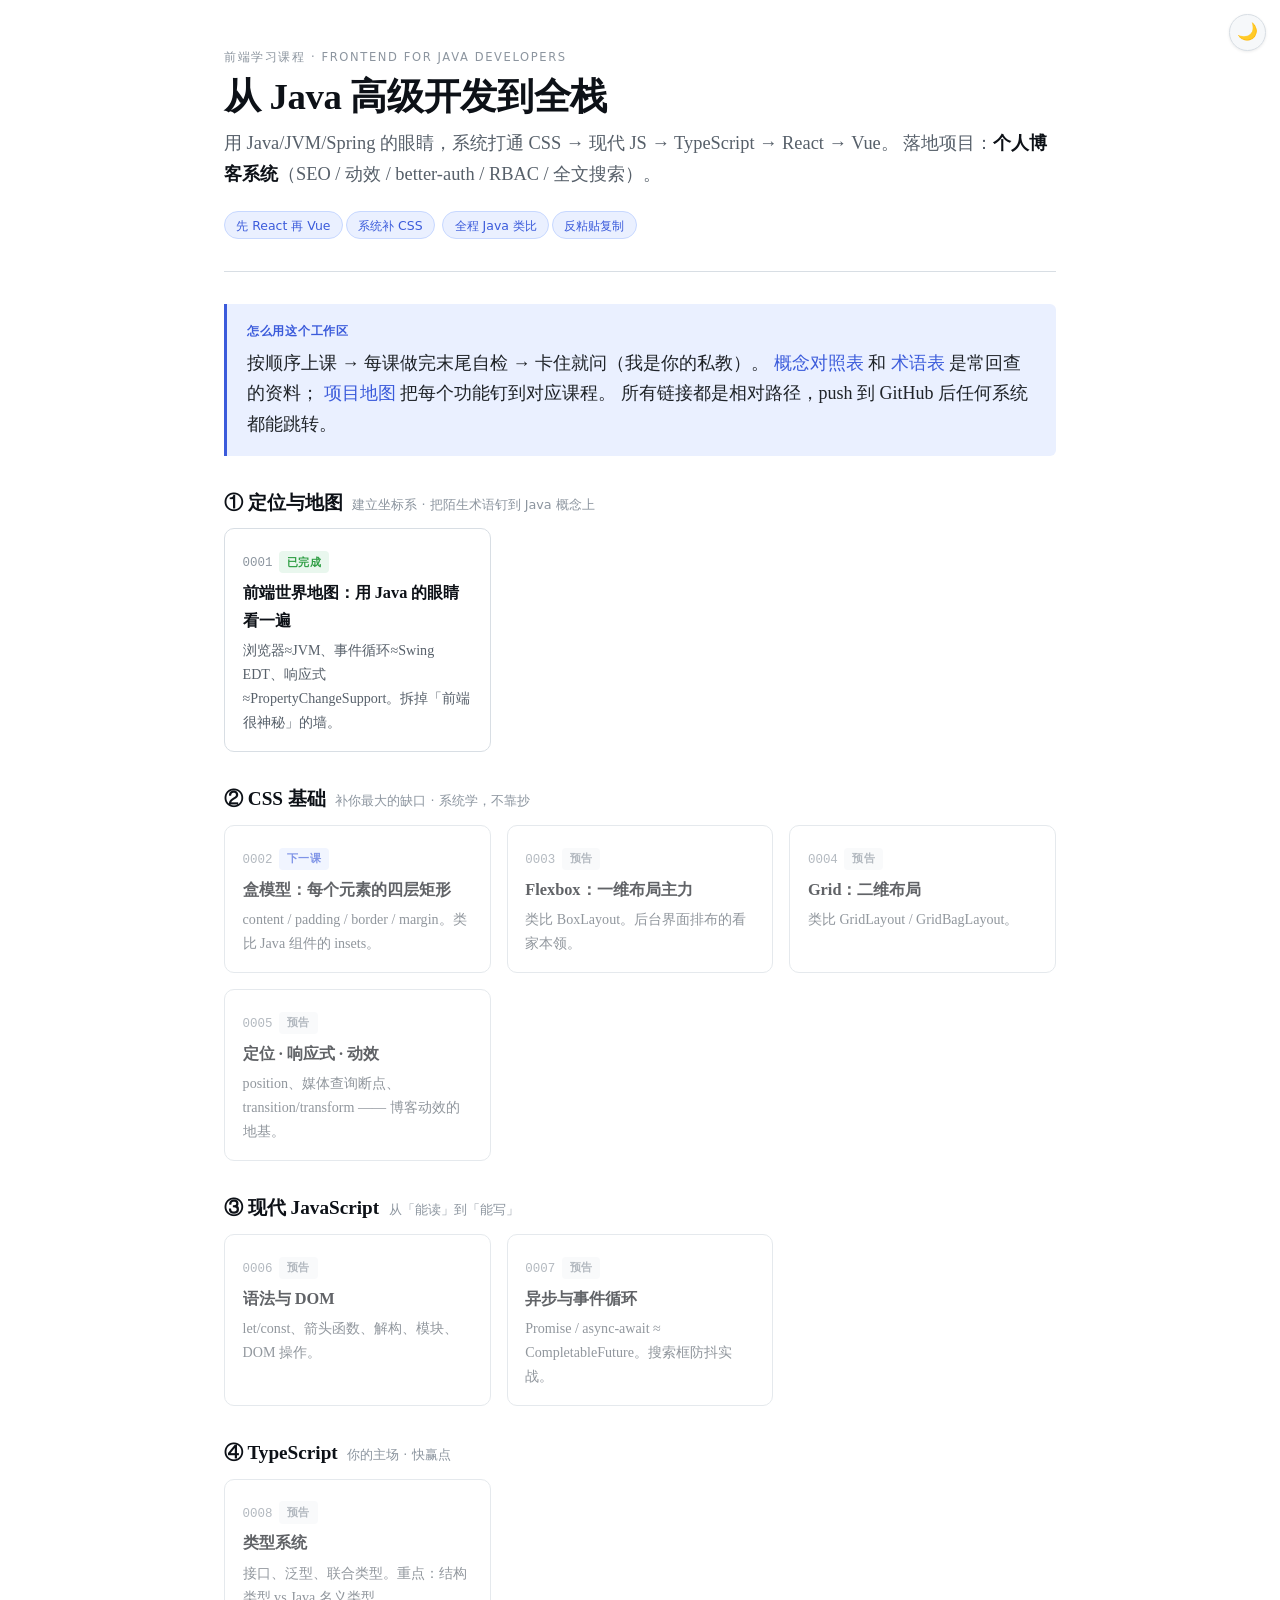
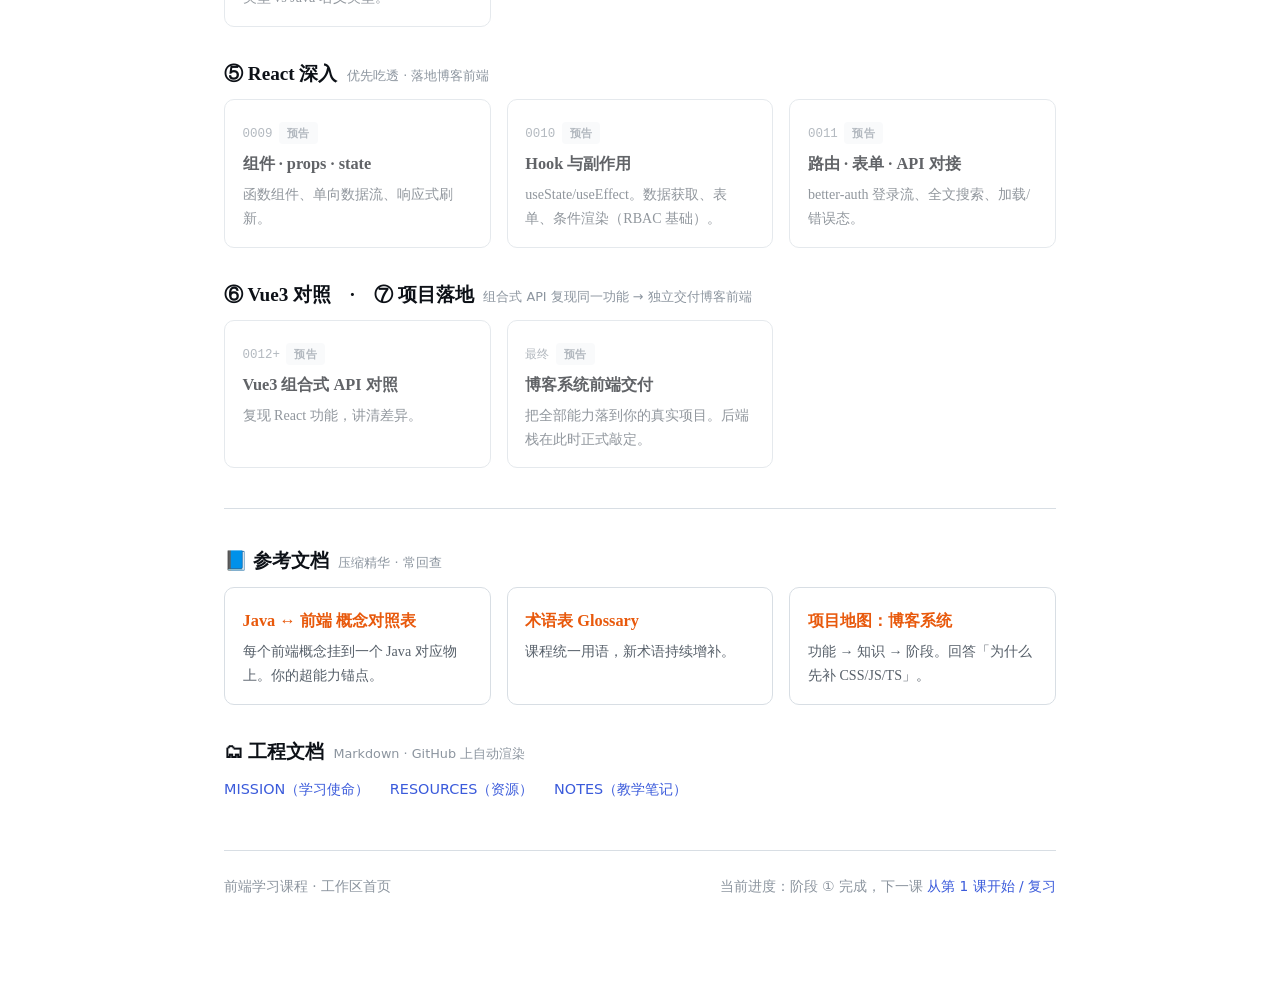
==== index.html @ 8da28923 "Initial commit: 前端学习课程工作区 Java 高级开发转型全栈的学习工作区：课程(lessons/)、参考文档(reference/)、共享样式与主题组件(assets/)、使命与资源" ====
<!DOCTYPE html>
<html lang="zh-CN">
<head>
<meta charset="UTF-8">
<meta name="viewport" content="width=device-width, initial-scale=1">
<title>前端学习课程 · 从 Java 高级开发到全栈</title>
<link rel="stylesheet" href="assets/style.css">
<script src="assets/theme.js"></script>
<style>
  /* 仅首页用：卡片网格、徽章。其余排版沿用共享样式表。 */
  .hero { border-bottom: 1px solid var(--rule); padding-bottom: 2rem; margin-bottom: 2rem; }
  .hero h1 { font-size: 2.3rem; }
  .hero .lead { font-size: 1.15rem; }
  .tags { margin-top: 0.8rem; }
  .tags span {
    display: inline-block; font-family: var(--sans); font-size: 0.78rem;
    background: var(--accent-soft); color: var(--accent);
    border: 1px solid #c7d8ff; border-radius: 999px; padding: 0.15rem 0.7rem; margin: 0.2rem 0.2rem 0 0;
  }

  .grid { display: grid; grid-template-columns: repeat(auto-fill, minmax(240px, 1fr)); gap: 1rem; }
  .card {
    display: block; text-decoration: none; color: inherit;
    border: 1px solid var(--rule); border-radius: 10px; padding: 1rem 1.1rem;
    background: var(--bg); transition: transform .12s, box-shadow .12s, border-color .12s;
  }
  .card:hover { transform: translateY(-2px); border-color: var(--accent); box-shadow: 0 4px 14px rgba(59,91,219,.10); border-bottom: none; }
  .card .num { font-family: var(--mono); font-size: 0.78rem; color: var(--fg-faint); }
  .card .title { font-weight: 700; margin: 0.2rem 0 0.3rem; font-size: 1.02rem; color: var(--heading); }
  .card .desc { font-size: 0.88rem; color: var(--fg-muted); margin: 0; }
  .badge {
    display: inline-block; font-family: var(--sans); font-size: 0.7rem; font-weight: 700;
    letter-spacing: .04em; padding: 0.1rem 0.5rem; border-radius: 4px; margin-left: 0.4rem;
    vertical-align: middle;
  }
  .badge.done { background: var(--correct-soft); color: var(--correct); }
  .badge.next { background: var(--accent-soft); color: var(--accent); }
  .badge.todo { background: var(--bg-soft); color: var(--fg-faint); }

  .stage { margin: 2.2rem 0 0.8rem; display: flex; align-items: baseline; gap: 0.6rem; }
  .stage h2 { margin: 0; font-size: 1.2rem; }
  .stage .stage-meta { font-family: var(--sans); font-size: 0.8rem; color: var(--fg-faint); }
  .card.locked { opacity: 0.65; cursor: default; }
  .card.locked:hover { transform: none; border-color: var(--rule); box-shadow: none; }

  .ref-grid .card .title { color: var(--warn); }
  .doclinks { font-family: var(--sans); font-size: 0.9rem; color: var(--fg-muted); }
  .doclinks a { margin-right: 1rem; }
</style>
</head>
<body>
<div class="wrap" style="max-width:880px;">

<header class="hero">
  <p class="eyebrow">前端学习课程 · Frontend for Java Developers</p>
  <h1>从 Java 高级开发到全栈</h1>
  <p class="lead">用 Java/JVM/Spring 的眼睛，系统打通 CSS → 现代 JS → TypeScript → React → Vue。
  落地项目：<strong>个人博客系统</strong>（SEO / 动效 / better-auth / RBAC / 全文搜索）。</p>
  <div class="tags">
    <span>先 React 再 Vue</span><span>系统补 CSS</span>
    <span>全程 Java 类比</span><span>反粘贴复制</span>
  </div>
</header>

<div class="callout">
  <p class="callout-title">怎么用这个工作区</p>
  <p>按顺序上课 → 每课做完末尾自检 → 卡住就问（我是你的私教）。
  <a href="reference/concept-map-java-frontend.html">概念对照表</a> 和
  <a href="reference/glossary.html">术语表</a> 是常回查的资料；
  <a href="reference/project-blog-map.html">项目地图</a> 把每个功能钉到对应课程。
  所有链接都是相对路径，push 到 GitHub 后任何系统都能跳转。</p>
</div>

<!-- ============ 阶段 1 ============ -->
<div class="stage">
  <h2>① 定位与地图</h2>
  <span class="stage-meta">建立坐标系 · 把陌生术语钉到 Java 概念上</span>
</div>
<div class="grid">
  <a class="card" href="lessons/0001-前端世界地图-从java眼睛看.html">
    <div><span class="num">0001</span><span class="badge done">已完成</span></div>
    <div class="title">前端世界地图：用 Java 的眼睛看一遍</div>
    <p class="desc">浏览器≈JVM、事件循环≈Swing EDT、响应式≈PropertyChangeSupport。拆掉「前端很神秘」的墙。</p>
  </a>
</div>

<!-- ============ 阶段 2 ============ -->
<div class="stage">
  <h2>② CSS 基础</h2>
  <span class="stage-meta">补你最大的缺口 · 系统学，不靠抄</span>
</div>
<div class="grid">
  <div class="card locked">
    <div><span class="num">0002</span><span class="badge next">下一课</span></div>
    <div class="title">盒模型：每个元素的四层矩形</div>
    <p class="desc">content / padding / border / margin。类比 Java 组件的 insets。</p>
  </div>
  <div class="card locked">
    <div><span class="num">0003</span><span class="badge todo">预告</span></div>
    <div class="title">Flexbox：一维布局主力</div>
    <p class="desc">类比 BoxLayout。后台界面排布的看家本领。</p>
  </div>
  <div class="card locked">
    <div><span class="num">0004</span><span class="badge todo">预告</span></div>
    <div class="title">Grid：二维布局</div>
    <p class="desc">类比 GridLayout / GridBagLayout。</p>
  </div>
  <div class="card locked">
    <div><span class="num">0005</span><span class="badge todo">预告</span></div>
    <div class="title">定位 · 响应式 · 动效</div>
    <p class="desc">position、媒体查询断点、transition/transform —— 博客动效的地基。</p>
  </div>
</div>

<!-- ============ 阶段 3 ============ -->
<div class="stage">
  <h2>③ 现代 JavaScript</h2>
  <span class="stage-meta">从「能读」到「能写」</span>
</div>
<div class="grid">
  <div class="card locked">
    <div><span class="num">0006</span><span class="badge todo">预告</span></div>
    <div class="title">语法与 DOM</div>
    <p class="desc">let/const、箭头函数、解构、模块、DOM 操作。</p>
  </div>
  <div class="card locked">
    <div><span class="num">0007</span><span class="badge todo">预告</span></div>
    <div class="title">异步与事件循环</div>
    <p class="desc">Promise / async-await ≈ CompletableFuture。搜索框防抖实战。</p>
  </div>
</div>

<!-- ============ 阶段 4 ============ -->
<div class="stage">
  <h2>④ TypeScript</h2>
  <span class="stage-meta">你的主场 · 快赢点</span>
</div>
<div class="grid">
  <div class="card locked">
    <div><span class="num">0008</span><span class="badge todo">预告</span></div>
    <div class="title">类型系统</div>
    <p class="desc">接口、泛型、联合类型。重点：结构类型 vs Java 名义类型。</p>
  </div>
</div>

<!-- ============ 阶段 5 ============ -->
<div class="stage">
  <h2>⑤ React 深入</h2>
  <span class="stage-meta">优先吃透 · 落地博客前端</span>
</div>
<div class="grid">
  <div class="card locked">
    <div><span class="num">0009</span><span class="badge todo">预告</span></div>
    <div class="title">组件 · props · state</div>
    <p class="desc">函数组件、单向数据流、响应式刷新。</p>
  </div>
  <div class="card locked">
    <div><span class="num">0010</span><span class="badge todo">预告</span></div>
    <div class="title">Hook 与副作用</div>
    <p class="desc">useState/useEffect。数据获取、表单、条件渲染（RBAC 基础）。</p>
  </div>
  <div class="card locked">
    <div><span class="num">0011</span><span class="badge todo">预告</span></div>
    <div class="title">路由 · 表单 · API 对接</div>
    <p class="desc">better-auth 登录流、全文搜索、加载/错误态。</p>
  </div>
</div>

<!-- ============ 阶段 6 / 7 ============ -->
<div class="stage">
  <h2>⑥ Vue3 对照　·　⑦ 项目落地</h2>
  <span class="stage-meta">组合式 API 复现同一功能 → 独立交付博客前端</span>
</div>
<div class="grid">
  <div class="card locked">
    <div><span class="num">0012+</span><span class="badge todo">预告</span></div>
    <div class="title">Vue3 组合式 API 对照</div>
    <p class="desc">复现 React 功能，讲清差异。</p>
  </div>
  <div class="card locked">
    <div><span class="num">最终</span><span class="badge todo">预告</span></div>
    <div class="title">博客系统前端交付</div>
    <p class="desc">把全部能力落到你的真实项目。后端栈在此时正式敲定。</p>
  </div>
</div>

<hr>

<!-- ============ 参考文档 ============ -->
<div class="stage"><h2>📘 参考文档</h2><span class="stage-meta">压缩精华 · 常回查</span></div>
<div class="grid ref-grid">
  <a class="card" href="reference/concept-map-java-frontend.html">
    <div class="title">Java ↔ 前端 概念对照表</div>
    <p class="desc">每个前端概念挂到一个 Java 对应物上。你的超能力锚点。</p>
  </a>
  <a class="card" href="reference/glossary.html">
    <div class="title">术语表 Glossary</div>
    <p class="desc">课程统一用语，新术语持续增补。</p>
  </a>
  <a class="card" href="reference/project-blog-map.html">
    <div class="title">项目地图：博客系统</div>
    <p class="desc">功能 → 知识 → 阶段。回答「为什么先补 CSS/JS/TS」。</p>
  </a>
</div>

<!-- ============ 工程文档 ============ -->
<div class="stage"><h2>🗂 工程文档</h2><span class="stage-meta">Markdown · GitHub 上自动渲染</span></div>
<p class="doclinks">
  <a href="MISSION.md">MISSION（学习使命）</a>
  <a href="RESOURCES.md">RESOURCES（资源）</a>
  <a href="NOTES.md">NOTES（教学笔记）</a>
</p>

<footer class="lesson-foot">
  <div class="nav-rows">
    <span>前端学习课程 · 工作区首页</span>
    <span>当前进度：阶段 ① 完成，下一课 <a href="lessons/0001-前端世界地图-从java眼睛看.html">从第 1 课开始 / 复习</a></span>
  </div>
</footer>
</div>
</body>
</html>
---- assets/style.css ----
/* ==========================================================================
   前端学习课程 · 共享样式表
   设计取向: Tufte 式排版 — 衬线正文、克制配色、大量留白、打印友好。
   主题：通过 <html data-theme="light|dark"> 切换；assets/theme.js 负责应用与持久化。
   每节课 / 每份参考文档都在 <head> 里引用本文件 + theme.js。
   ========================================================================== */

:root {
  --fg: #1f2328;
  --fg-muted: #57606a;
  --fg-faint: #8c959f;
  --heading: #0d1117;
  --bg: #ffffff;
  --bg-soft: #f6f8fa;
  --bg-code: #f6f8fa;
  --bg-stripe: #fbfcfd;
  --rule: #d8dee4;
  --accent: #3b5bdb;
  --accent-soft: #eaf0ff;
  --accent-border: #c7d8ff;
  --correct: #2f9e44;
  --correct-soft: #e9f7ee;
  --wrong: #e03131;
  --wrong-soft: #fdeaea;
  --warn: #e8590c;
  --warn-soft: #fff4e6;
  --ana: #2f9e44;
  --ana-bg: #f4faf5;
  --shadow: rgba(0, 0, 0, 0.08);
  --maxw: 720px;
  --serif: "Charter", "Source Han Serif SC", "Noto Serif CJK SC",
           "Songti SC", Georgia, "Times New Roman", serif;
  --sans: -apple-system, BlinkMacSystemFont, "Segoe UI", "PingFang SC",
          "Hiragino Sans GB", "Microsoft YaHei", system-ui, sans-serif;
  --mono: ui-monospace, "SF Mono", "JetBrains Mono", "Fira Code",
          Menlo, Consolas, monospace;
}

/* ---------- 暗黑主题 ---------- */
[data-theme="dark"] {
  --fg: #e6edf3;
  --fg-muted: #9198a1;
  --fg-faint: #6e7681;
  --heading: #e6edf3;
  --bg: #0d1117;
  --bg-soft: #151a22;
  --bg-code: #151a22;
  --bg-stripe: rgba(255, 255, 255, 0.025);
  --rule: #30363d;
  --accent: #8b9eff;
  --accent-soft: rgba(139, 158, 255, 0.16);
  --accent-border: rgba(139, 158, 255, 0.35);
  --correct: #46c26b;
  --correct-soft: rgba(70, 194, 107, 0.16);
  --wrong: #ff7b72;
  --wrong-soft: rgba(255, 123, 114, 0.16);
  --warn: #e3b341;
  --warn-soft: rgba(227, 179, 65, 0.16);
  --ana: #46c26b;
  --ana-bg: rgba(70, 194, 107, 0.12);
  --shadow: rgba(0, 0, 0, 0.4);
}

/* ---------- 重置 ---------- */
*, *::before, *::after { box-sizing: border-box; }
html { -webkit-text-size-adjust: 100%; }
body {
  margin: 0;
  font-family: var(--serif);
  font-size: 18px;
  line-height: 1.7;
  color: var(--fg);
  background: var(--bg);
  text-rendering: optimizeLegibility;
  -webkit-font-smoothing: antialiased;
  transition: background .2s ease, color .2s ease;
}

/* ---------- 版面骨架 ---------- */
.wrap {
  max-width: var(--maxw);
  margin: 0 auto;
  padding: 3rem 1.5rem 6rem;
}
header.course-header {
  border-bottom: 1px solid var(--rule);
  padding-bottom: 1.5rem;
  margin-bottom: 2.5rem;
}
.eyebrow {
  font-family: var(--sans);
  font-size: 0.72rem;
  letter-spacing: 0.14em;
  text-transform: uppercase;
  color: var(--fg-faint);
  margin: 0 0 0.4rem;
}
h1, h2, h3, h4 {
  font-family: var(--serif);
  line-height: 1.25;
  font-weight: 700;
  color: var(--heading);
}
h1 { font-size: 2rem; margin: 0 0 0.5rem; letter-spacing: -0.01em; }
h2 { font-size: 1.5rem; margin: 2.6rem 0 0.8rem; }
h3 { font-size: 1.2rem; margin: 2rem 0 0.6rem; }
h4 { font-size: 1.02rem; margin: 1.6rem 0 0.5rem; }
p { margin: 0 0 1.1rem; }
.lead { font-size: 1.12rem; color: var(--fg-muted); }
.subtitle { color: var(--fg-muted); font-size: 1.05rem; margin-top: 0; }

a { color: var(--accent); text-decoration: none; border-bottom: 1px solid transparent; transition: border-color .15s; }
a:hover { border-bottom-color: var(--accent); }

/* ---------- 强调 / 内联 ---------- */
strong { color: var(--heading); }
em { font-style: italic; }
code, kbd {
  font-family: var(--mono);
  font-size: 0.88em;
  background: var(--bg-code);
  border: 1px solid var(--rule);
  border-radius: 4px;
  padding: 0.08em 0.36em;
}
.term { font-weight: 600; }

/* ---------- 代码块 ---------- */
pre {
  background: var(--bg-code);
  border: 1px solid var(--rule);
  border-radius: 8px;
  padding: 1rem 1.2rem;
  overflow-x: auto;
  font-size: 0.85rem;
  line-height: 1.6;
}
pre code { background: none; border: none; padding: 0; font-size: inherit; }

/* ---------- 引用 / 提示框 ---------- */
blockquote {
  margin: 1.4rem 0;
  padding: 0.4rem 1.2rem;
  border-left: 3px solid var(--rule);
  color: var(--fg-muted);
  font-style: italic;
}
.callout {
  margin: 1.6rem 0;
  padding: 1rem 1.25rem;
  border-left: 3px solid var(--accent);
  background: var(--accent-soft);
  border-radius: 0 6px 6px 0;
}
.callout > :first-child { margin-top: 0; }
.callout > :last-child { margin-bottom: 0; }
.callout.warn { border-left-color: var(--warn); background: var(--warn-soft); }
.callout .callout-title {
  font-family: var(--sans);
  font-size: 0.78rem;
  font-weight: 700;
  letter-spacing: 0.06em;
  text-transform: uppercase;
  color: var(--warn);
  margin-bottom: 0.4rem;
}
.callout:not(.warn) .callout-title { color: var(--accent); }

/* 类比框: 本课程标志性元素 — 用 Java 类比讲前端 */
.analogy {
  margin: 1.6rem 0;
  padding: 1rem 1.25rem;
  border: 1px solid var(--rule);
  border-left: 3px solid var(--ana);
  background: var(--ana-bg);
  border-radius: 6px;
}
.analogy .a-label {
  font-family: var(--sans);
  font-size: 0.74rem;
  font-weight: 700;
  letter-spacing: 0.1em;
  text-transform: uppercase;
  color: var(--ana);
  margin-bottom: 0.4rem;
}
.analogy > :last-child { margin-bottom: 0; }

/* ---------- 列表 ---------- */
ul, ol { padding-left: 1.4rem; }
li { margin: 0.35rem 0; }
li > p { margin: 0.3rem 0; }

/* ---------- 表格 ---------- */
table {
  width: 100%;
  border-collapse: collapse;
  margin: 1.6rem 0;
  font-size: 0.92rem;
}
th, td {
  text-align: left;
  vertical-align: top;
  padding: 0.6rem 0.8rem;
  border-bottom: 1px solid var(--rule);
}
thead th {
  font-family: var(--sans);
  font-size: 0.8rem;
  letter-spacing: 0.04em;
  text-transform: uppercase;
  color: var(--fg-muted);
  border-bottom: 2px solid var(--rule);
  background: var(--bg-soft);
}
tbody tr:nth-child(even) { background: var(--bg-stripe); }
table code { white-space: nowrap; }

/* ---------- 水平线 ---------- */
hr { border: none; border-top: 1px solid var(--rule); margin: 2.5rem 0; }

/* ---------- 路线图 / 步骤 ---------- */
.roadmap { list-style: none; padding-left: 0; counter-reset: step; }
.roadmap li {
  position: relative;
  padding: 0.4rem 0 0.4rem 2.6rem;
  counter-increment: step;
}
.roadmap li::before {
  content: counter(step);
  position: absolute;
  left: 0; top: 0.35rem;
  width: 1.7rem; height: 1.7rem;
  display: grid; place-items: center;
  font-family: var(--sans);
  font-size: 0.82rem; font-weight: 700;
  color: var(--accent);
  border: 1.5px solid var(--accent);
  border-radius: 50%;
}
.roadmap li.done::before { background: var(--accent); color: #fff; }
.roadmap li.current { font-weight: 700; }

/* ---------- 自检测验 ---------- */
.quiz { margin: 2rem 0; }
.quiz-q { margin: 1.8rem 0 0.5rem; font-weight: 600; }
.quiz-q .qnum { font-family: var(--sans); color: var(--fg-faint); font-weight: 400; font-size: 0.85rem; }
.options { list-style: none; padding: 0; margin: 0.5rem 0; }
.options li {
  margin: 0.4rem 0;
  padding: 0.6rem 0.9rem;
  border: 1px solid var(--rule);
  border-radius: 6px;
  cursor: pointer;
  transition: background .12s, border-color .12s;
  font-family: var(--sans);
  font-size: 0.95rem;
}
.options li:hover { background: var(--bg-soft); }
.options li.correct { background: var(--correct-soft); border-color: var(--correct); color: var(--correct); }
.options li.wrong { background: var(--wrong-soft); border-color: var(--wrong); color: var(--wrong); }
.explain {
  margin: 0.6rem 0 0;
  padding: 0.7rem 0.95rem;
  border-left: 3px solid var(--accent);
  background: var(--accent-soft);
  border-radius: 0 6px 6px 0;
  font-size: 0.92rem;
  display: none;
}
.explain.show { display: block; }
.score {
  margin-top: 1.4rem;
  font-family: var(--sans);
  font-size: 0.95rem;
  color: var(--fg-muted);
}

/* ---------- 页脚 ---------- */
footer.lesson-foot {
  margin-top: 3rem;
  padding-top: 1.5rem;
  border-top: 1px solid var(--rule);
  font-family: var(--sans);
  font-size: 0.86rem;
  color: var(--fg-faint);
}
.nav-rows { display: flex; justify-content: space-between; gap: 1rem; flex-wrap: wrap; }

/* ---------- 主题切换按钮（由 assets/theme.js 注入） ---------- */
.theme-toggle {
  position: fixed;
  top: 0.9rem; right: 0.9rem;
  z-index: 100;
  width: 2.3rem; height: 2.3rem;
  border-radius: 50%;
  border: 1px solid var(--rule);
  background: var(--bg-soft);
  color: var(--fg-muted);
  cursor: pointer;
  font-size: 1.05rem; line-height: 1;
  display: grid; place-items: center;
  box-shadow: 0 1px 3px var(--shadow);
  transition: background .15s, color .15s, border-color .15s, transform .1s;
}
.theme-toggle:hover { color: var(--accent); border-color: var(--accent); transform: scale(1.05); }
.theme-toggle:active { transform: scale(0.96); }
.theme-toggle .icon { display: none; line-height: 1; }
[data-theme="light"] .theme-toggle .icon-moon { display: inline; }
[data-theme="dark"]  .theme-toggle .icon-sun  { display: inline; }

/* ---------- 打印 ---------- */
@media print {
  body { font-size: 11pt; color: #000; background: #fff; }
  .wrap { max-width: none; padding: 0; }
  a { color: #000; border-bottom: none; }
  .theme-toggle { display: none; }
  pre, blockquote, .callout, .analogy { border-color: #999; background: #fff !important; }
  .options li { border-color: #ccc; }
  footer.lesson-foot { border-color: #999; }
}
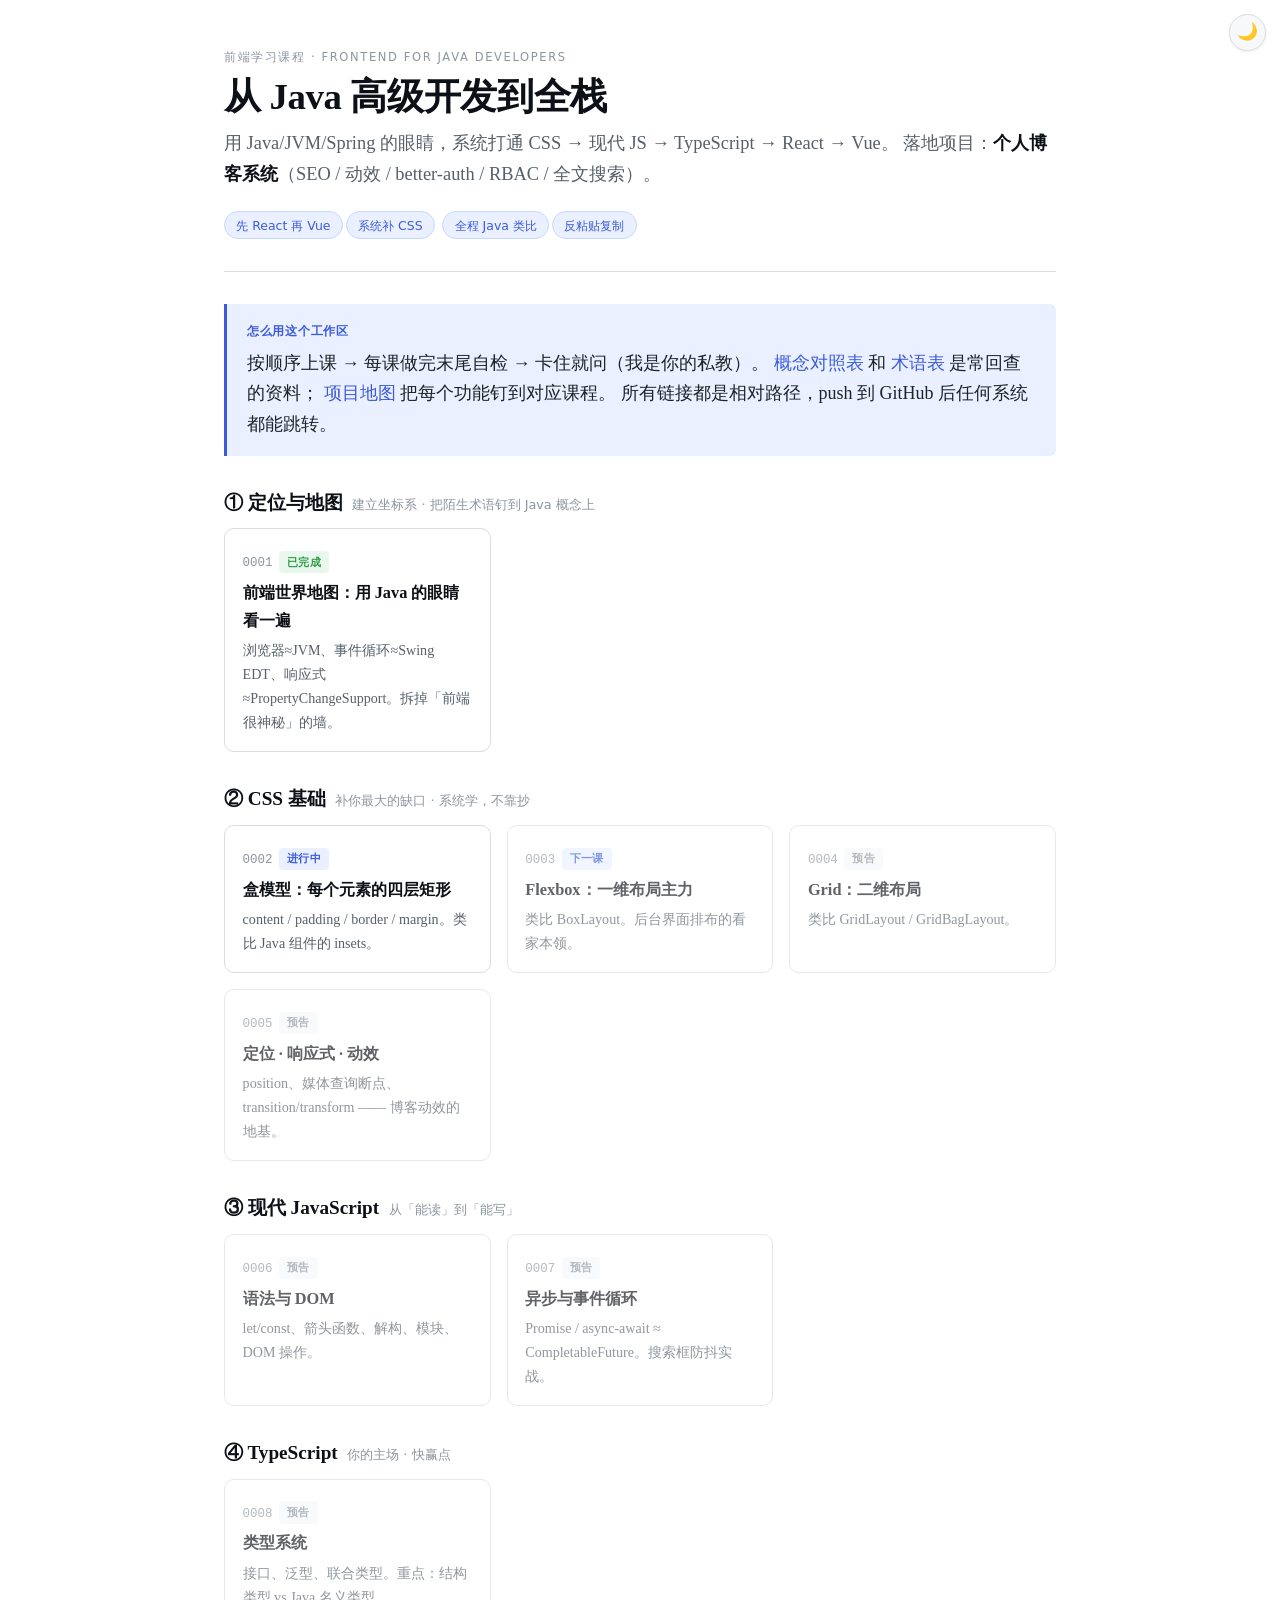
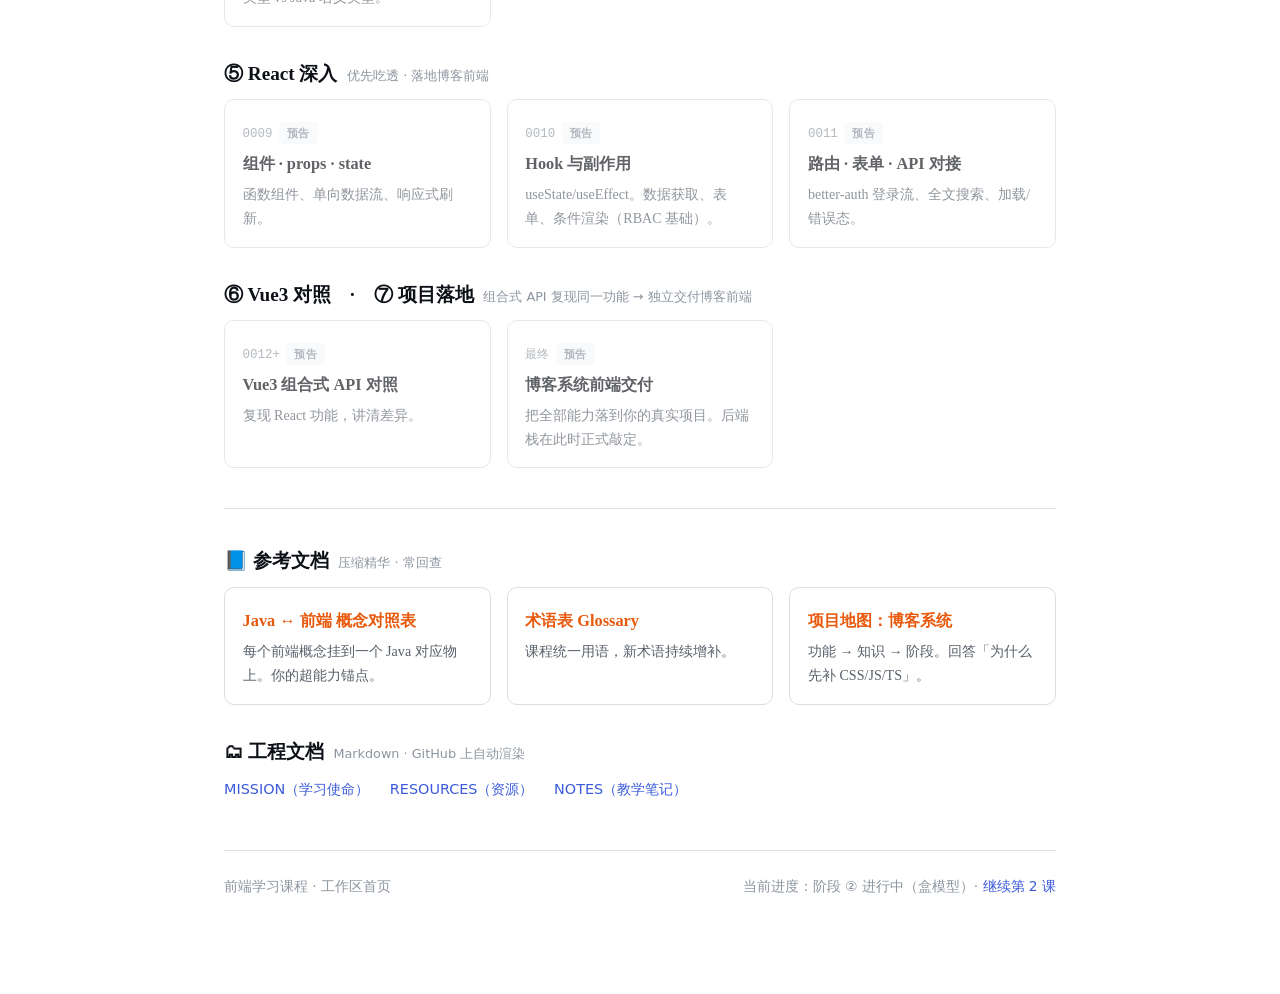
==== commit 77ffb9db: "feat(lessons): 第 2 课 盒模型 + 课程导航修复 - lessons/0002-盒模型-四层矩形.html（新增，阶段二 CSS 基础首课）   · 四层套娃可视化：mouseent" ====
--- a/index.html
+++ b/index.html
@@ -90,13 +90,13 @@
   <span class="stage-meta">补你最大的缺口 · 系统学，不靠抄</span>
 </div>
 <div class="grid">
-  <div class="card locked">
-    <div><span class="num">0002</span><span class="badge next">下一课</span></div>
+  <a class="card" href="lessons/0002-盒模型-四层矩形.html">
+    <div><span class="num">0002</span><span class="badge next">进行中</span></div>
     <div class="title">盒模型：每个元素的四层矩形</div>
     <p class="desc">content / padding / border / margin。类比 Java 组件的 insets。</p>
-  </div>
-  <div class="card locked">
-    <div><span class="num">0003</span><span class="badge todo">预告</span></div>
+  </a>
+  <div class="card locked">
+    <div><span class="num">0003</span><span class="badge next">下一课</span></div>
     <div class="title">Flexbox：一维布局主力</div>
     <p class="desc">类比 BoxLayout。后台界面排布的看家本领。</p>
   </div>
@@ -214,7 +214,7 @@
 <footer class="lesson-foot">
   <div class="nav-rows">
     <span>前端学习课程 · 工作区首页</span>
-    <span>当前进度：阶段 ① 完成，下一课 <a href="lessons/0001-前端世界地图-从java眼睛看.html">从第 1 课开始 / 复习</a></span>
+    <span>当前进度：阶段 ② 进行中（盒模型）· <a href="lessons/0002-盒模型-四层矩形.html">继续第 2 课</a></span>
   </div>
 </footer>
 </div>
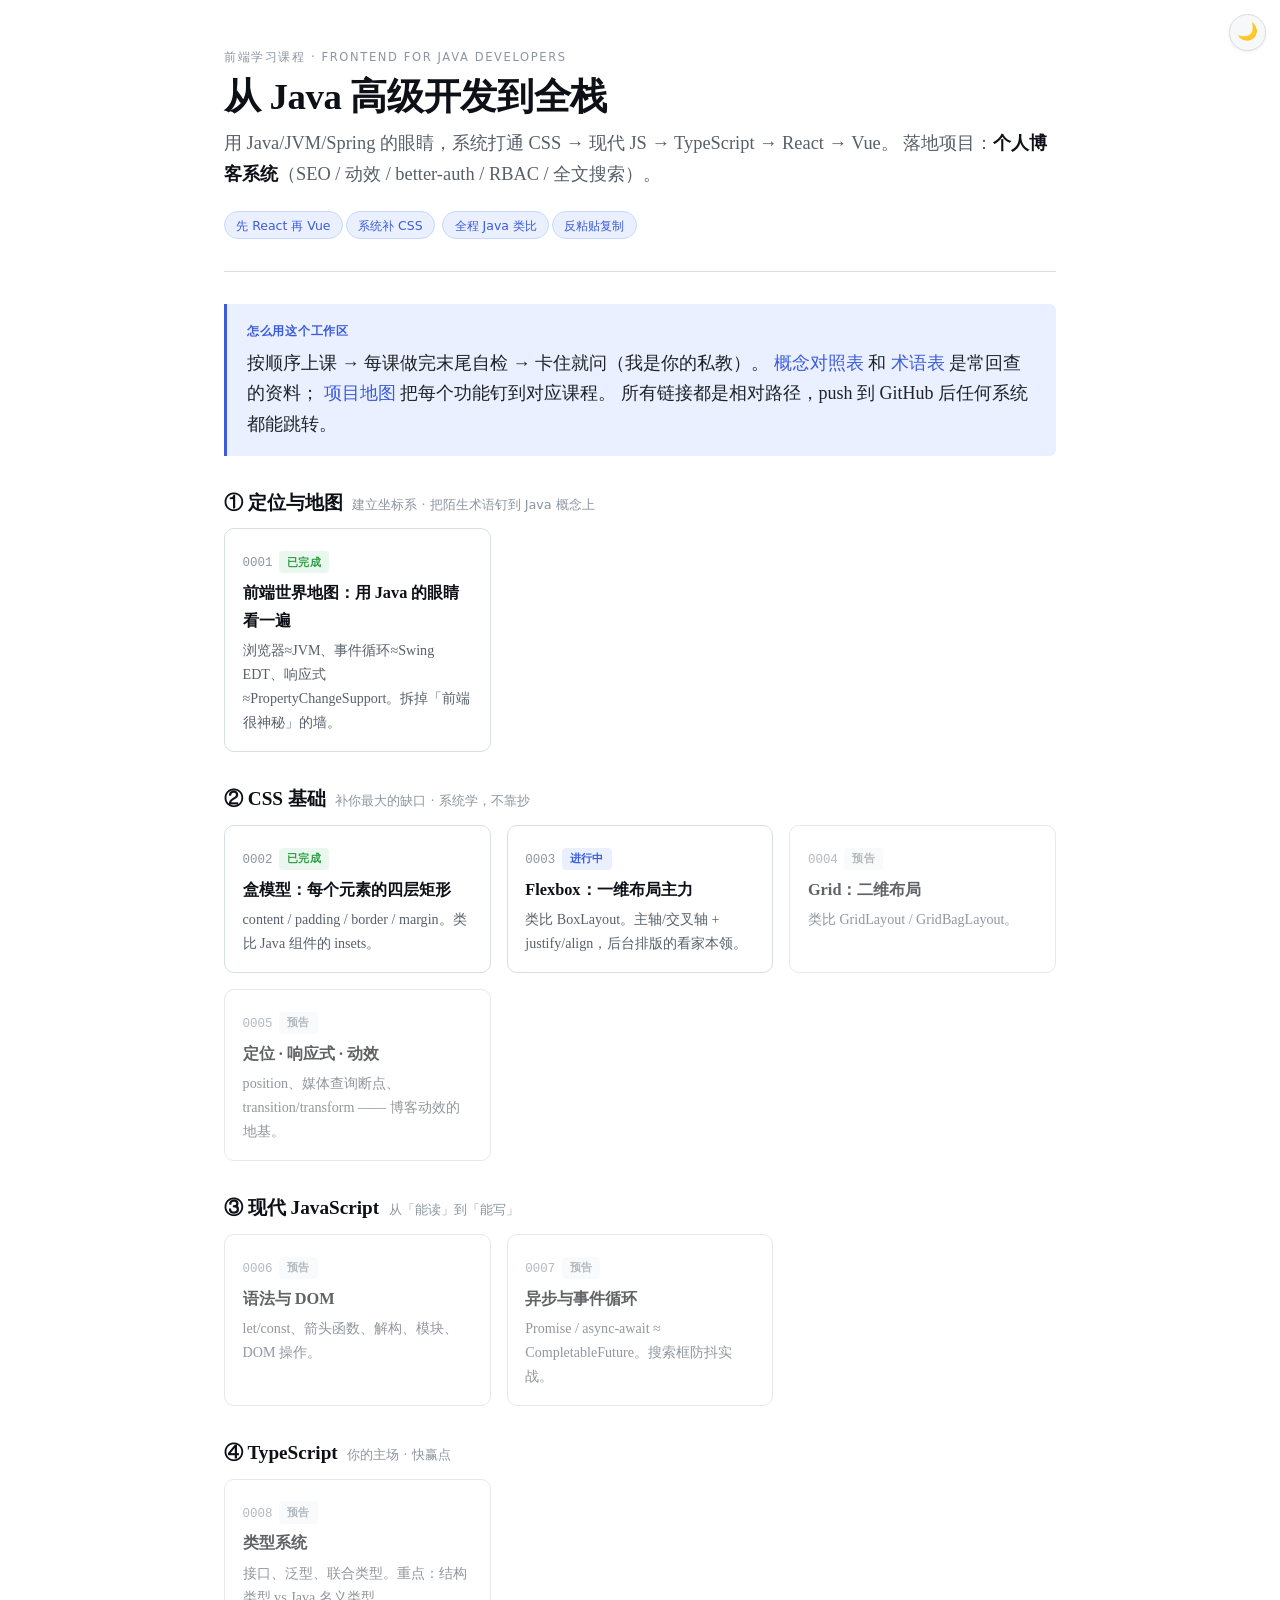
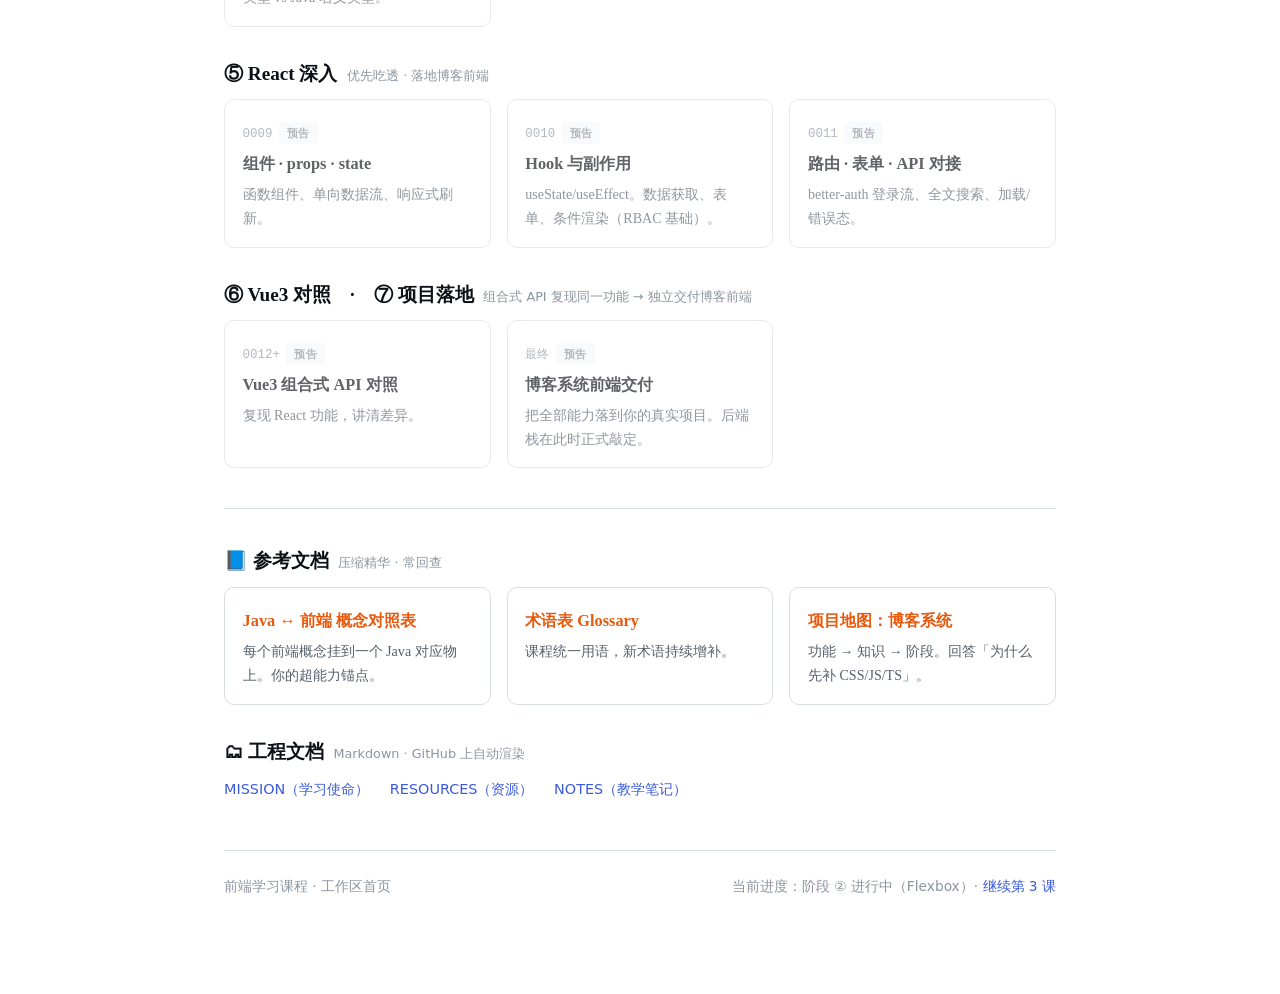
==== commit 0e642213: "feat(lessons): 第 3 课 Flexbox — 两轴模型 + 容器属性操场/flex-grow 探索器 - 新增 lessons/0003-flexbox-一维布局.html：一维布局、" ====
--- a/index.html
+++ b/index.html
@@ -5,6 +5,7 @@
 <meta name="viewport" content="width=device-width, initial-scale=1">
 <title>前端学习课程 · 从 Java 高级开发到全栈</title>
 <link rel="stylesheet" href="assets/style.css">
+<link rel="icon" href="assets/favicon.svg" type="image/svg+xml">
 <script src="assets/theme.js"></script>
 <style>
   /* 仅首页用：卡片网格、徽章。其余排版沿用共享样式表。 */
@@ -91,15 +92,15 @@
 </div>
 <div class="grid">
   <a class="card" href="lessons/0002-盒模型-四层矩形.html">
-    <div><span class="num">0002</span><span class="badge next">进行中</span></div>
+    <div><span class="num">0002</span><span class="badge done">已完成</span></div>
     <div class="title">盒模型：每个元素的四层矩形</div>
     <p class="desc">content / padding / border / margin。类比 Java 组件的 insets。</p>
   </a>
-  <div class="card locked">
-    <div><span class="num">0003</span><span class="badge next">下一课</span></div>
+  <a class="card" href="lessons/0003-flexbox-一维布局.html">
+    <div><span class="num">0003</span><span class="badge next">进行中</span></div>
     <div class="title">Flexbox：一维布局主力</div>
-    <p class="desc">类比 BoxLayout。后台界面排布的看家本领。</p>
-  </div>
+    <p class="desc">类比 BoxLayout。主轴/交叉轴 + justify/align，后台排版的看家本领。</p>
+  </a>
   <div class="card locked">
     <div><span class="num">0004</span><span class="badge todo">预告</span></div>
     <div class="title">Grid：二维布局</div>
@@ -214,7 +215,7 @@
 <footer class="lesson-foot">
   <div class="nav-rows">
     <span>前端学习课程 · 工作区首页</span>
-    <span>当前进度：阶段 ② 进行中（盒模型）· <a href="lessons/0002-盒模型-四层矩形.html">继续第 2 课</a></span>
+    <span>当前进度：阶段 ② 进行中（Flexbox）· <a href="lessons/0003-flexbox-一维布局.html">继续第 3 课</a></span>
   </div>
 </footer>
 </div>
